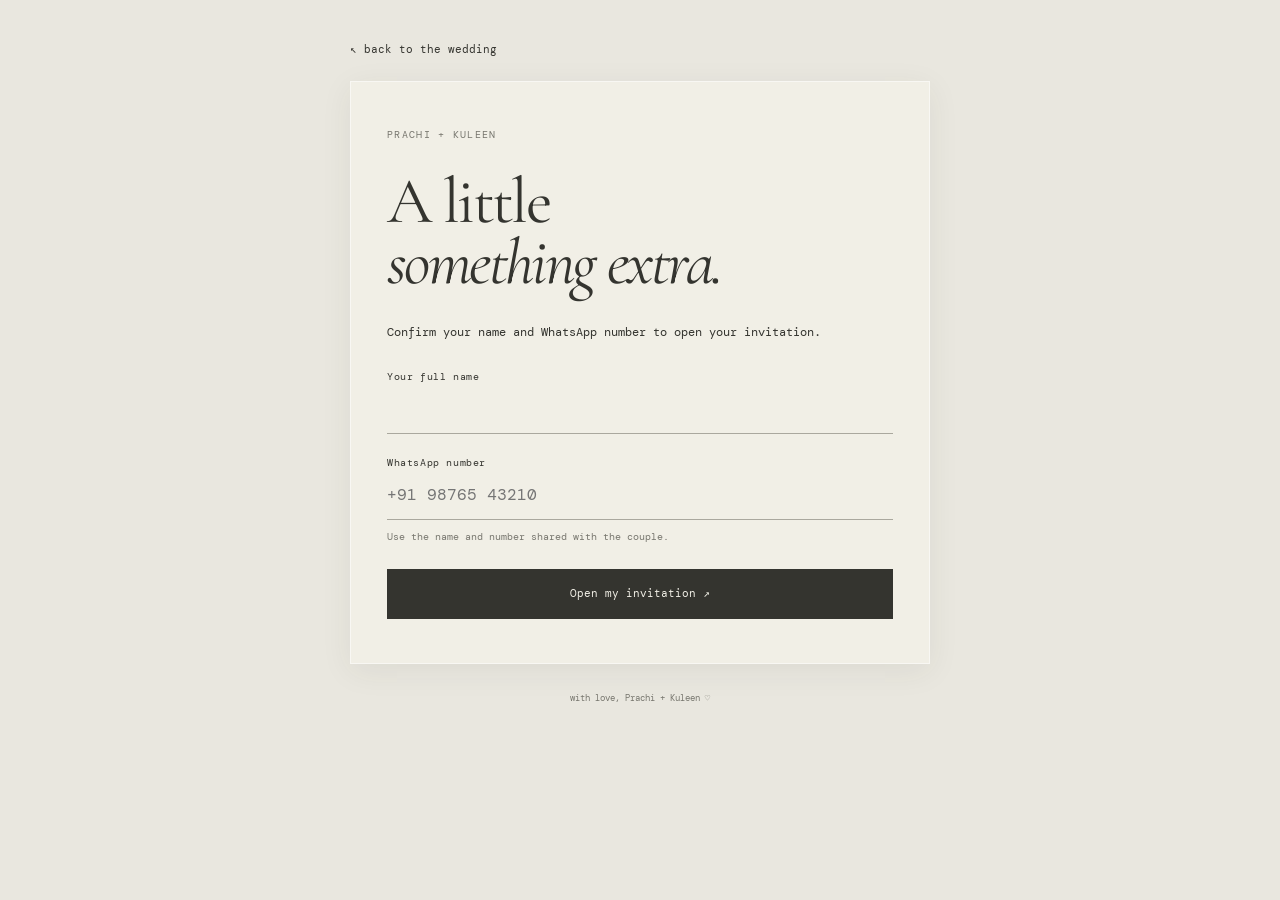
==== docs/golden-ticket.html @ 757c1244 "Build mobile invitation and private RSVP backend" ====
<!doctype html>
<html lang="en"><head><meta charset="utf-8"><meta name="viewport" content="width=device-width,initial-scale=1,viewport-fit=cover"><meta name="robots" content="noindex,nofollow"><meta name="referrer" content="strict-origin-when-cross-origin"><title>Your invitation · Prachi + Kuleen</title><link rel="stylesheet" href="golden-ticket.css"><script src="config.js" defer></script><script src="api.js" defer></script><script src="golden-ticket.js" defer></script></head>
<body><main class="ticket-shell"><a class="back" href="index.html">↖ back to the wedding</a>
<section id="locked" class="paper"><div class="eyebrow">prachi + kuleen</div><h1>A little<br><em>something extra.</em></h1><p class="intro-copy">Confirm your name and WhatsApp number to open your invitation.</p>
<form id="verify-form"><label for="guest-name">Your full name</label><input id="guest-name" name="name" autocomplete="name" maxlength="100" required><label for="guest-phone">WhatsApp number</label><input id="guest-phone" name="phone" type="tel" inputmode="tel" autocomplete="tel" placeholder="+91 98765 43210" maxlength="32" required><p class="help">Use the name and number shared with the couple.</p><div hidden><label>Leave this blank<input name="website" tabindex="-1" autocomplete="off"></label></div><button class="primary" type="submit">Open my invitation ↗</button></form>
<p id="verify-status" role="status" class="status" tabindex="-1" hidden></p></section>
<section id="ticket" class="paper golden" hidden><div class="eyebrow">a golden ticket, just for you</div><div class="seal" aria-hidden="true">✦</div><h1>You’re on<br><em>the inside.</em></h1><p id="ticket-greeting" class="intro-copy"></p><p class="intro-copy">A little more colour. A little more dancing. A lot more time together.</p><form id="events-form"><div id="event-list"></div><button id="save-events" class="primary" type="submit">Save my answers ↗</button></form><p id="events-status" role="status" class="status" tabindex="-1" hidden></p><button id="sign-out" class="text-button" type="button">Close my private invitation</button></section>
<footer>with love, Prachi + Kuleen ♡</footer></main></body></html>
---- docs/golden-ticket.css ----
@font-face{font-family:Cormorant;src:url('assets/cormorant-regular.ttf') format('truetype');font-display:swap}@font-face{font-family:Cormorant;src:url('assets/cormorant-italic.ttf') format('truetype');font-style:italic;font-display:swap}@font-face{font-family:Mono;src:url('assets/dm-mono-regular.ttf') format('truetype');font-display:swap}
*{box-sizing:border-box}body{margin:0;background:#e9e7df;color:#34342f;font:12px/1.7 Mono,monospace}.ticket-shell{max-width:620px;margin:0 auto;padding:28px 20px 40px}.back{display:inline-block;color:inherit;text-decoration:none;padding:12px 0;margin-bottom:10px;font-size:11px}.paper{background:#f1efe6;padding:44px 36px;border:1px solid #fff8;box-shadow:0 7px 30px #34342f12}.eyebrow{font-size:10px;letter-spacing:.13em;text-transform:uppercase;color:#77766e}h1{font:normal 65px/.95 Cormorant,Georgia,serif;letter-spacing:-.04em;margin:28px 0}h1 em{font-weight:normal}.intro-copy{font-size:12px;line-height:1.8;margin:18px 0 24px}.help{font-size:10px;color:#77766e;margin:8px 0 24px}label{display:block;font-size:10px;letter-spacing:.06em;margin-top:20px}input{width:100%;border:0;border-bottom:1px solid #aaa89e;background:transparent;font:16px/1.5 Mono,monospace;padding:12px 0;border-radius:0;color:inherit}.primary{display:flex;justify-content:center;align-items:center;min-height:50px;width:100%;padding:14px 16px;background:#34342f;color:#f1efe6;border:1px solid #34342f;font:11px/1.6 Mono,monospace;cursor:pointer}.primary:disabled{opacity:.55;cursor:wait}.status{padding:13px 15px;background:#e5e2d8;border-left:3px solid #8a765f;overflow-wrap:anywhere}.status[data-error="true"]{border-color:#9e4638}.golden{background:linear-gradient(135deg,#fff6d8,#e8d6a4 55%,#f6edcf);border:1px solid #ac8b43;position:relative;color:#4d3b1d}.golden::before{content:'';position:absolute;inset:8px;border:1px solid #ac8b4350;pointer-events:none}.golden .eyebrow{color:#715b30}.seal{font-size:38px;margin:13px 0 -10px}.golden h1{margin-top:15px}.golden .primary{background:#4d3b1d;border-color:#4d3b1d;color:#fff8e5}.event-card{padding:25px 0;border-top:1px solid #a48a534d}.event-card h2{font:italic 40px/1 Cormorant,Georgia,serif;margin:0 0 14px}.event-card p{white-space:pre-line;margin:7px 0;overflow-wrap:anywhere}.event-card a{color:inherit;text-underline-offset:4px;display:inline-block;padding:8px 0}.event-card fieldset{border:0;padding:0;margin:19px 0 0}.event-card legend{font-size:10px;letter-spacing:.06em}.options{display:flex;gap:10px;margin-top:8px}.options label{display:flex;align-items:center;gap:9px;border:1px solid #a48a5370;padding:11px 12px;min-height:48px;flex:1;font-size:11px;margin:0;cursor:pointer}.options input{width:18px;height:18px;accent-color:#4d3b1d}.options label:has(input:checked){background:#fff5d8;border-color:#715b30}.text-button{background:none;border:0;text-decoration:underline;text-underline-offset:4px;font:10px/1.7 Mono,monospace;color:inherit;padding:16px 0;cursor:pointer}footer{font-size:9px;color:#77766e;text-align:center;margin-top:27px}button:focus-visible,a:focus-visible,input:focus-visible{outline:2px solid #8a543e;outline-offset:4px}[hidden]{display:none!important}@media(max-width:480px){.ticket-shell{padding:15px 12px 30px}.paper{padding:34px 25px}h1{font-size:54px}.options{flex-direction:column}.event-card h2{font-size:36px}}@media(prefers-reduced-motion:reduce){*{scroll-behavior:auto!important}}
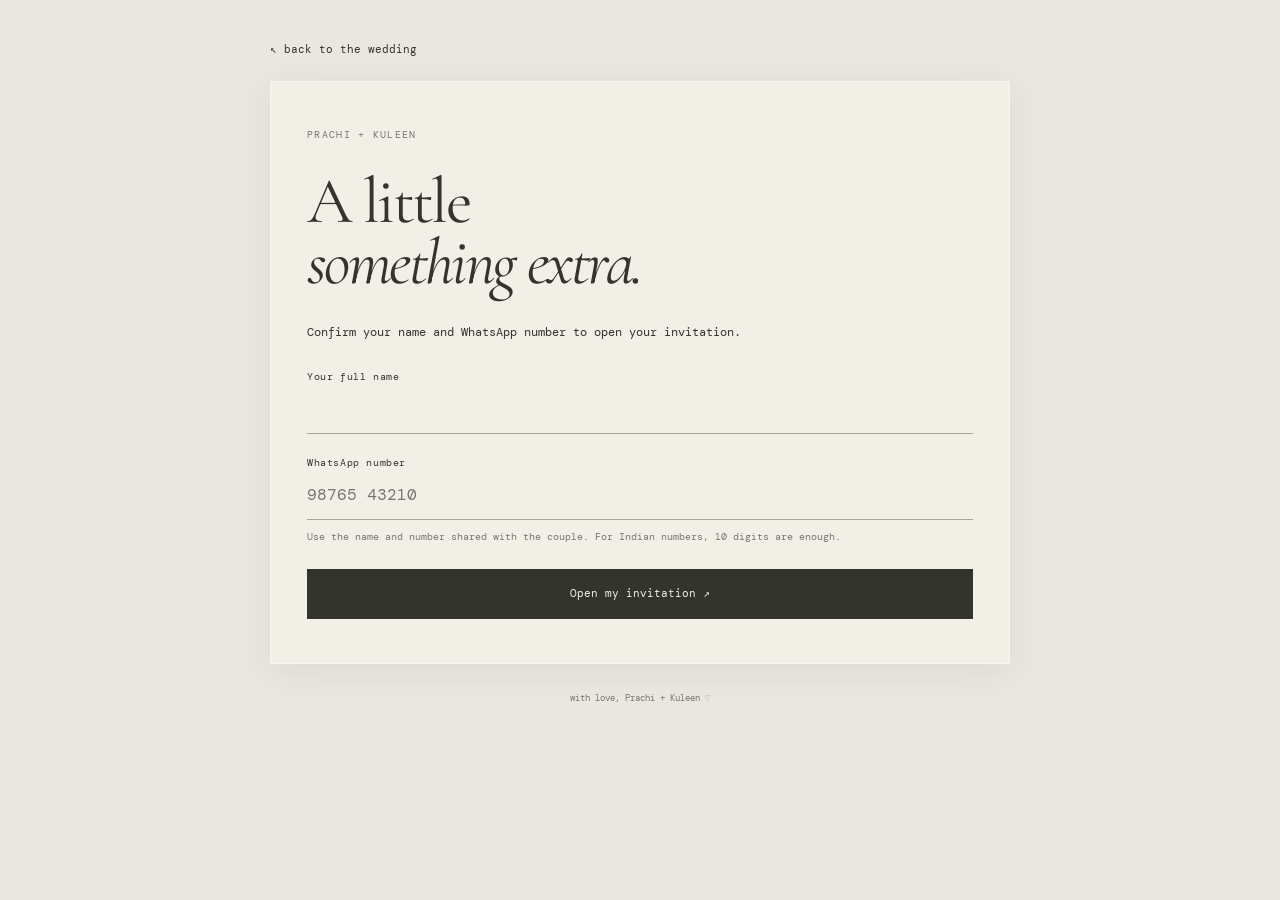
==== commit 263e09bc: "Polish invitation motion, signature and private RSVP reveal" ====
--- a/docs/golden-ticket.html
+++ b/docs/golden-ticket.html
@@ -1,8 +1,8 @@
 <!doctype html>
-<html lang="en"><head><meta charset="utf-8"><meta name="viewport" content="width=device-width,initial-scale=1,viewport-fit=cover"><meta name="robots" content="noindex,nofollow"><meta name="referrer" content="strict-origin-when-cross-origin"><title>Your invitation · Prachi + Kuleen</title><link rel="stylesheet" href="golden-ticket.css"><script src="config.js" defer></script><script src="api.js" defer></script><script src="golden-ticket.js" defer></script></head>
+<html lang="en"><head><meta charset="utf-8"><meta name="viewport" content="width=device-width,initial-scale=1,viewport-fit=cover"><meta name="robots" content="noindex,nofollow"><meta name="referrer" content="strict-origin-when-cross-origin"><title>Your invitation · Prachi + Kuleen</title><link rel="stylesheet" href="golden-ticket.css"><script src="config.js" defer></script><script src="api.js" defer></script><link rel="stylesheet" href="experience.css"><script src="experience.js" defer></script><script src="golden-ticket.js" defer></script></head>
 <body><main class="ticket-shell"><a class="back" href="index.html">↖ back to the wedding</a>
 <section id="locked" class="paper"><div class="eyebrow">prachi + kuleen</div><h1>A little<br><em>something extra.</em></h1><p class="intro-copy">Confirm your name and WhatsApp number to open your invitation.</p>
-<form id="verify-form"><label for="guest-name">Your full name</label><input id="guest-name" name="name" autocomplete="name" maxlength="100" required><label for="guest-phone">WhatsApp number</label><input id="guest-phone" name="phone" type="tel" inputmode="tel" autocomplete="tel" placeholder="+91 98765 43210" maxlength="32" required><p class="help">Use the name and number shared with the couple.</p><div hidden><label>Leave this blank<input name="website" tabindex="-1" autocomplete="off"></label></div><button class="primary" type="submit">Open my invitation ↗</button></form>
+<form id="verify-form"><label for="guest-name">Your full name</label><input id="guest-name" name="name" autocomplete="name" maxlength="100" required><label for="guest-phone">WhatsApp number</label><input id="guest-phone" name="phone" type="tel" inputmode="tel" autocomplete="tel" placeholder="98765 43210" maxlength="32" required><p class="help">Use the name and number shared with the couple. For Indian numbers, 10 digits are enough.</p><div hidden><label>Leave this blank<input name="website" tabindex="-1" autocomplete="off"></label></div><button class="primary" type="submit">Open my invitation ↗</button></form>
 <p id="verify-status" role="status" class="status" tabindex="-1" hidden></p></section>
-<section id="ticket" class="paper golden" hidden><div class="eyebrow">a golden ticket, just for you</div><div class="seal" aria-hidden="true">✦</div><h1>You’re on<br><em>the inside.</em></h1><p id="ticket-greeting" class="intro-copy"></p><p class="intro-copy">A little more colour. A little more dancing. A lot more time together.</p><form id="events-form"><div id="event-list"></div><button id="save-events" class="primary" type="submit">Save my answers ↗</button></form><p id="events-status" role="status" class="status" tabindex="-1" hidden></p><button id="sign-out" class="text-button" type="button">Close my private invitation</button></section>
+<section id="ticket" class="paper golden" hidden><img id="celebration-photo" class="celebration-photo" width="1920" height="1280" alt="Prachi and Kuleen celebrating together in a green meadow"><div class="eyebrow">a little more celebrating, together</div><div class="seal" aria-hidden="true">✦</div><h1>Some people make<br><em>every celebration.</em></h1><p id="ticket-greeting" class="intro-copy"></p><p class="intro-copy">A little more colour. A little more dancing. A lot more time together. More moments to make our own.</p><form id="events-form"><div id="event-list"></div><button id="save-events" class="primary" type="submit">Save my answers ↗</button></form><p id="events-status" role="status" class="status" tabindex="-1" hidden></p><button id="sign-out" class="text-button" type="button">Close my private invitation</button></section>
 <footer>with love, Prachi + Kuleen ♡</footer></main></body></html>
--- a/docs/golden-ticket.css
+++ b/docs/golden-ticket.css
@@ -1,2 +1,4 @@
 @font-face{font-family:Cormorant;src:url('assets/cormorant-regular.ttf') format('truetype');font-display:swap}@font-face{font-family:Cormorant;src:url('assets/cormorant-italic.ttf') format('truetype');font-style:italic;font-display:swap}@font-face{font-family:Mono;src:url('assets/dm-mono-regular.ttf') format('truetype');font-display:swap}
 *{box-sizing:border-box}body{margin:0;background:#e9e7df;color:#34342f;font:12px/1.7 Mono,monospace}.ticket-shell{max-width:620px;margin:0 auto;padding:28px 20px 40px}.back{display:inline-block;color:inherit;text-decoration:none;padding:12px 0;margin-bottom:10px;font-size:11px}.paper{background:#f1efe6;padding:44px 36px;border:1px solid #fff8;box-shadow:0 7px 30px #34342f12}.eyebrow{font-size:10px;letter-spacing:.13em;text-transform:uppercase;color:#77766e}h1{font:normal 65px/.95 Cormorant,Georgia,serif;letter-spacing:-.04em;margin:28px 0}h1 em{font-weight:normal}.intro-copy{font-size:12px;line-height:1.8;margin:18px 0 24px}.help{font-size:10px;color:#77766e;margin:8px 0 24px}label{display:block;font-size:10px;letter-spacing:.06em;margin-top:20px}input{width:100%;border:0;border-bottom:1px solid #aaa89e;background:transparent;font:16px/1.5 Mono,monospace;padding:12px 0;border-radius:0;color:inherit}.primary{display:flex;justify-content:center;align-items:center;min-height:50px;width:100%;padding:14px 16px;background:#34342f;color:#f1efe6;border:1px solid #34342f;font:11px/1.6 Mono,monospace;cursor:pointer}.primary:disabled{opacity:.55;cursor:wait}.status{padding:13px 15px;background:#e5e2d8;border-left:3px solid #8a765f;overflow-wrap:anywhere}.status[data-error="true"]{border-color:#9e4638}.golden{background:linear-gradient(135deg,#fff6d8,#e8d6a4 55%,#f6edcf);border:1px solid #ac8b43;position:relative;color:#4d3b1d}.golden::before{content:'';position:absolute;inset:8px;border:1px solid #ac8b4350;pointer-events:none}.golden .eyebrow{color:#715b30}.seal{font-size:38px;margin:13px 0 -10px}.golden h1{margin-top:15px}.golden .primary{background:#4d3b1d;border-color:#4d3b1d;color:#fff8e5}.event-card{padding:25px 0;border-top:1px solid #a48a534d}.event-card h2{font:italic 40px/1 Cormorant,Georgia,serif;margin:0 0 14px}.event-card p{white-space:pre-line;margin:7px 0;overflow-wrap:anywhere}.event-card a{color:inherit;text-underline-offset:4px;display:inline-block;padding:8px 0}.event-card fieldset{border:0;padding:0;margin:19px 0 0}.event-card legend{font-size:10px;letter-spacing:.06em}.options{display:flex;gap:10px;margin-top:8px}.options label{display:flex;align-items:center;gap:9px;border:1px solid #a48a5370;padding:11px 12px;min-height:48px;flex:1;font-size:11px;margin:0;cursor:pointer}.options input{width:18px;height:18px;accent-color:#4d3b1d}.options label:has(input:checked){background:#fff5d8;border-color:#715b30}.text-button{background:none;border:0;text-decoration:underline;text-underline-offset:4px;font:10px/1.7 Mono,monospace;color:inherit;padding:16px 0;cursor:pointer}footer{font-size:9px;color:#77766e;text-align:center;margin-top:27px}button:focus-visible,a:focus-visible,input:focus-visible{outline:2px solid #8a543e;outline-offset:4px}[hidden]{display:none!important}@media(max-width:480px){.ticket-shell{padding:15px 12px 30px}.paper{padding:34px 25px}h1{font-size:54px}.options{flex-direction:column}.event-card h2{font-size:36px}}@media(prefers-reduced-motion:reduce){*{scroll-behavior:auto!important}}
+
+.celebration-photo{display:block;width:100%;height:auto;aspect-ratio:3/2;object-fit:contain;margin:0 0 30px;border:1px solid #ac8b4350}
--- a/docs/experience.css
+++ b/docs/experience.css
@@ -0,0 +1,34 @@
+/* Appended after the existing styles; leave the invitation's base identity intact. */
+.pk-reveal{opacity:0;transform:translateY(14px);transition:opacity .65s ease,transform .65s ease}
+.pk-reveal.pk-visible{opacity:1;transform:none}
+.event-lines .date{font-size:22px;line-height:1.35;letter-spacing:.025em;text-transform:none;margin-bottom:12px}
+.poster-head{flex-wrap:wrap}.poster-head [data-bind="shortDate"]{text-align:right}
+.details{grid-template-columns:minmax(0,1fr) auto;gap:16px 22px}
+.directions-link{display:inline-flex;align-items:center;justify-content:center;min-height:48px;padding:14px 16px;color:#ae4056;background-color:#faf4e9;background-image:linear-gradient(#b88a5b0c 1px,transparent 1px),linear-gradient(90deg,#b88a5b0c 1px,transparent 1px);background-size:20px 20px;font:700 19px/1.3 var(--mono);letter-spacing:.09em;text-decoration:underline;text-underline-offset:8px;white-space:nowrap}
+.directions-link:focus-visible{outline:2px solid #ae4056;outline-offset:4px}
+.pk-confetti{position:fixed;inset:0;z-index:10000;overflow:hidden;pointer-events:none}
+.pk-confetti i{position:absolute;top:-20px;width:6px;height:11px;animation:pk-fall 1.8s var(--delay) ease-in forwards}
+@keyframes pk-fall{to{transform:translate(var(--drift),105vh) rotate(var(--spin));opacity:0}}
+.pk-reveal-dialog{position:fixed;inset:0;width:100%;height:100%;max-width:none;max-height:none;margin:0;padding:32px;border:0;background:#fff;color:#34342f;overflow:auto;animation:pk-white .4s ease both}
+.pk-reveal-dialog::backdrop{background:#fff}
+@keyframes pk-white{from{opacity:0}to{opacity:1}}
+.pk-reveal-inner{min-height:calc(100svh - 64px);max-width:850px;margin:auto;display:flex;flex-direction:column;align-items:center;justify-content:center;text-align:center;padding:64px 0;overflow-wrap:anywhere}
+.pk-reveal-inner h2{font:400 clamp(52px,10vw,110px)/1.05 var(--serif,Georgia,serif);margin:0 0 24px;letter-spacing:-.045em}
+.pk-joke{font:italic clamp(24px,5vw,46px)/1.3 var(--serif,Georgia,serif);margin:0 0 36px;white-space:pre-line}
+.pk-yes{display:inline-flex;align-items:center;justify-content:center;min-height:52px;background:#4d3b1d;color:#fff8e5;padding:16px 36px;font:14px var(--mono,monospace);text-decoration:none;border:1px solid #4d3b1d}
+.pk-dismiss,.pk-skip{min-height:44px;background:transparent;border:0;color:#59574f;font:11px var(--mono,monospace);text-decoration:underline;text-underline-offset:5px;cursor:pointer;padding:12px}
+.pk-dismiss{position:absolute;right:16px;top:16px}.pk-skip{margin-top:12px}
+.pk-reveal-dialog :focus-visible{outline:2px solid #8a543e;outline-offset:4px}
+.pk-sr{position:absolute!important;width:1px;height:1px;overflow:hidden;clip-path:inset(50%);white-space:nowrap}
+.pk-reveal-dialog [hidden]{display:none!important}
+/* Golden sister invitation: same type + framed photo, richer paper and generous scale. */
+.ticket-shell{max-width:780px}
+.golden{padding:clamp(28px,6vw,54px);background:radial-gradient(ellipse at top right,#fff9e8 0,transparent 55%),linear-gradient(135deg,#fff4cf,#e5c77e 60%,#f8e8b8);box-shadow:0 14px 48px #715b3020}
+.golden::after{content:'';position:absolute;inset:13px;border:1px solid #ac8b4335;pointer-events:none}
+.golden .celebration-photo{aspect-ratio:4/5;object-fit:cover;object-position:center;border-color:#b59550}
+.golden h1{font-size:clamp(48px,8vw,78px)}
+.golden .seal{width:60px;height:60px;display:grid;place-items:center;border:1px solid #ac8b43;border-radius:50%;margin:20px 0}
+.golden .event-card{margin-top:20px;padding:28px 22px;background:#fff9e448;border:1px solid #a48a5355}
+.golden .primary{margin-top:24px}
+@media(max-width:650px){.details{grid-template-columns:1fr}.directions-link{justify-self:start}.poster-head [data-bind="shortDate"]{text-align:left}.golden .event-card{padding:24px 16px}.pk-reveal-dialog{padding:24px}.pk-reveal-inner{min-height:calc(100svh - 48px)}}
+@media(prefers-reduced-motion:reduce){html{scroll-behavior:auto!important}.pk-reveal{opacity:1;transform:none;transition:none}.pk-confetti{display:none}.pk-reveal-dialog,.site.show,.intro,.movie-reward.unlocked{animation:none!important;transition:none!important}.intro.hide{transform:none}.confetti-bit{display:none}}
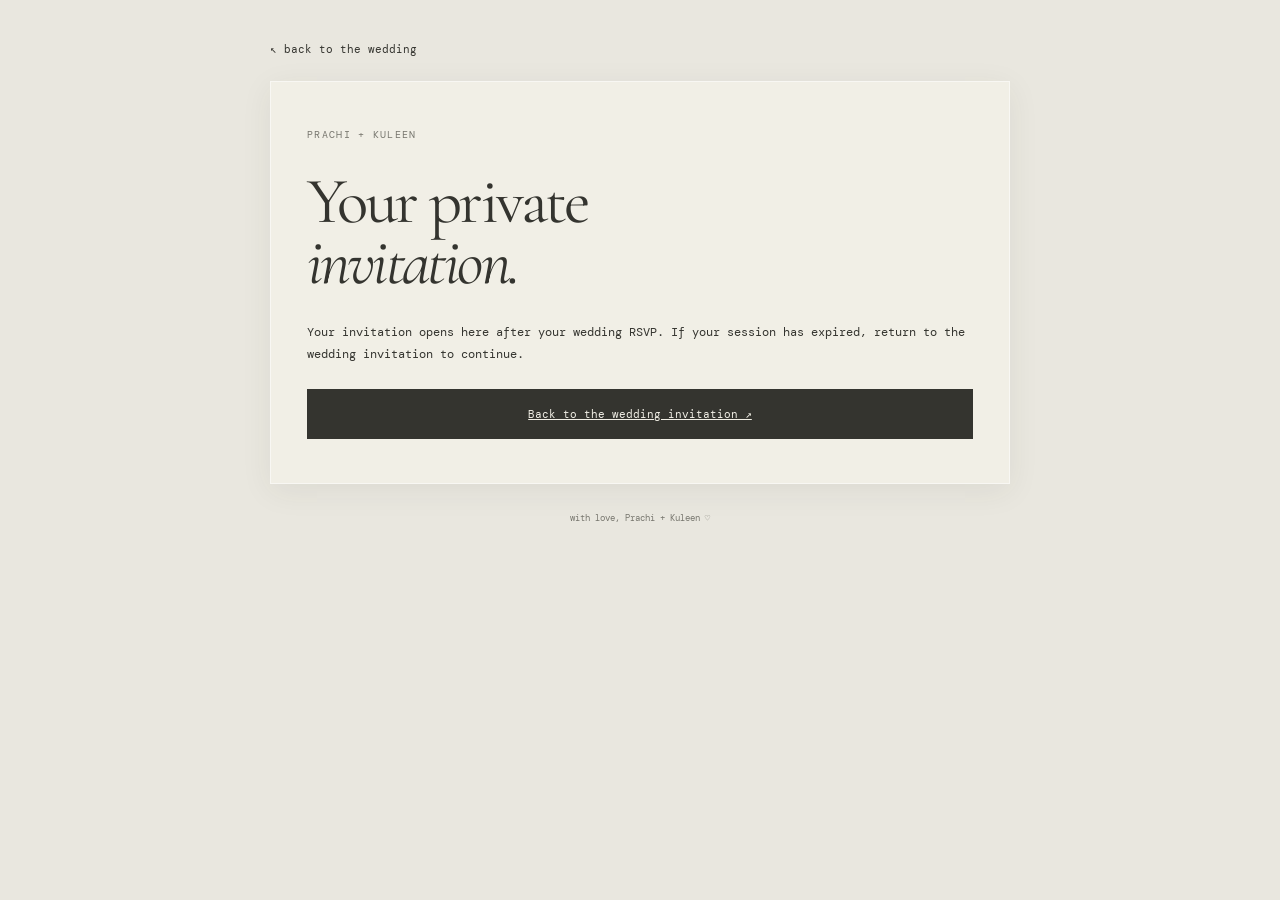
==== commit ff4ee3ab: "Open golden invitation directly from RSVP session" ====
--- a/docs/golden-ticket.html
+++ b/docs/golden-ticket.html
@@ -1,8 +1,6 @@
 <!doctype html>
 <html lang="en"><head><meta charset="utf-8"><meta name="viewport" content="width=device-width,initial-scale=1,viewport-fit=cover"><meta name="robots" content="noindex,nofollow"><meta name="referrer" content="strict-origin-when-cross-origin"><title>Your invitation · Prachi + Kuleen</title><link rel="stylesheet" href="golden-ticket.css"><script src="config.js" defer></script><script src="api.js" defer></script><link rel="stylesheet" href="experience.css"><script src="experience.js" defer></script><script src="golden-ticket.js" defer></script></head>
 <body><main class="ticket-shell"><a class="back" href="index.html">↖ back to the wedding</a>
-<section id="locked" class="paper"><div class="eyebrow">prachi + kuleen</div><h1>A little<br><em>something extra.</em></h1><p class="intro-copy">Confirm your name and WhatsApp number to open your invitation.</p>
-<form id="verify-form"><label for="guest-name">Your full name</label><input id="guest-name" name="name" autocomplete="name" maxlength="100" required><label for="guest-phone">WhatsApp number</label><input id="guest-phone" name="phone" type="tel" inputmode="tel" autocomplete="tel" placeholder="98765 43210" maxlength="32" required><p class="help">Use the name and number shared with the couple. For Indian numbers, 10 digits are enough.</p><div hidden><label>Leave this blank<input name="website" tabindex="-1" autocomplete="off"></label></div><button class="primary" type="submit">Open my invitation ↗</button></form>
-<p id="verify-status" role="status" class="status" tabindex="-1" hidden></p></section>
-<section id="ticket" class="paper golden" hidden><img id="celebration-photo" class="celebration-photo" width="1920" height="1280" alt="Prachi and Kuleen celebrating together in a green meadow"><div class="eyebrow">a little more celebrating, together</div><div class="seal" aria-hidden="true">✦</div><h1>Some people make<br><em>every celebration.</em></h1><p id="ticket-greeting" class="intro-copy"></p><p class="intro-copy">A little more colour. A little more dancing. A lot more time together. More moments to make our own.</p><form id="events-form"><div id="event-list"></div><button id="save-events" class="primary" type="submit">Save my answers ↗</button></form><p id="events-status" role="status" class="status" tabindex="-1" hidden></p><button id="sign-out" class="text-button" type="button">Close my private invitation</button></section>
+<section id="locked" class="paper"><div class="eyebrow">prachi + kuleen</div><h1>Your private<br><em>invitation.</em></h1><p class="intro-copy">Your invitation opens here after your wedding RSVP. If your session has expired, return to the wedding invitation to continue.</p><a class="primary" href="index.html#rsvp">Back to the wedding invitation &#8599;</a><p id="verify-status" role="status" class="status" tabindex="-1" hidden></p></section>
+<section id="ticket" class="paper golden" hidden><img id="celebration-photo" class="celebration-photo" width="1920" height="1280" alt="Prachi and Kuleen celebrating together in a green meadow"><div class="eyebrow">a little more celebrating, together</div><h1 id="ticket-greeting" class="intro-copy"></h1><p class="intro-copy">A little more colour. A little more dancing. A lot more time together. More moments to make our own.</p><form id="events-form"><div id="event-list"></div><button id="save-events" class="primary" type="submit">Save my answers ↗</button></form><p id="events-status" role="status" class="status" tabindex="-1" hidden></p><button id="sign-out" class="text-button" type="button">Close my private invitation</button></section>
 <footer>with love, Prachi + Kuleen ♡</footer></main></body></html>
--- a/docs/experience.css
+++ b/docs/experience.css
@@ -4,7 +4,7 @@
 .event-lines .date{font-size:22px;line-height:1.35;letter-spacing:.025em;text-transform:none;margin-bottom:12px}
 .poster-head{flex-wrap:wrap}.poster-head [data-bind="shortDate"]{text-align:right}
 .details{grid-template-columns:minmax(0,1fr) auto;gap:16px 22px}
-.directions-link{display:inline-flex;align-items:center;justify-content:center;min-height:48px;padding:14px 16px;color:#ae4056;background-color:#faf4e9;background-image:linear-gradient(#b88a5b0c 1px,transparent 1px),linear-gradient(90deg,#b88a5b0c 1px,transparent 1px);background-size:20px 20px;font:700 19px/1.3 var(--mono);letter-spacing:.09em;text-decoration:underline;text-underline-offset:8px;white-space:nowrap}
+.directions-link{display:inline-flex;align-items:center;justify-content:center;min-height:48px;padding:14px 16px;color:#ae4056;background:transparent;font:700 19px/1.3 var(--mono);letter-spacing:.09em;text-decoration:underline;text-underline-offset:8px;white-space:nowrap}
 .directions-link:focus-visible{outline:2px solid #ae4056;outline-offset:4px}
 .pk-confetti{position:fixed;inset:0;z-index:10000;overflow:hidden;pointer-events:none}
 .pk-confetti i{position:absolute;top:-20px;width:6px;height:11px;animation:pk-fall 1.8s var(--delay) ease-in forwards}
@@ -32,3 +32,11 @@
 .golden .primary{margin-top:24px}
 @media(max-width:650px){.details{grid-template-columns:1fr}.directions-link{justify-self:start}.poster-head [data-bind="shortDate"]{text-align:left}.golden .event-card{padding:24px 16px}.pk-reveal-dialog{padding:24px}.pk-reveal-inner{min-height:calc(100svh - 48px)}}
 @media(prefers-reduced-motion:reduce){html{scroll-behavior:auto!important}.pk-reveal{opacity:1;transform:none;transition:none}.pk-confetti{display:none}.pk-reveal-dialog,.site.show,.intro,.movie-reward.unlocked{animation:none!important;transition:none!important}.intro.hide{transform:none}.confetti-bit{display:none}}
+
+/* Space the discoveries along the invitation edges, away from the couple. */
+.poster .egg-one{top:5%;right:-20px}
+.event-lines .venue{position:relative;padding-right:36px}
+.poster .venue .egg-two{top:14px;right:-18px;left:auto}
+.rsvp-card .egg-three{right:-12px}
+
+.golden #ticket-greeting{font:400 clamp(30px,6vw,52px)/1.2 var(--serif,Georgia,serif);letter-spacing:-.025em;margin:24px 0}
